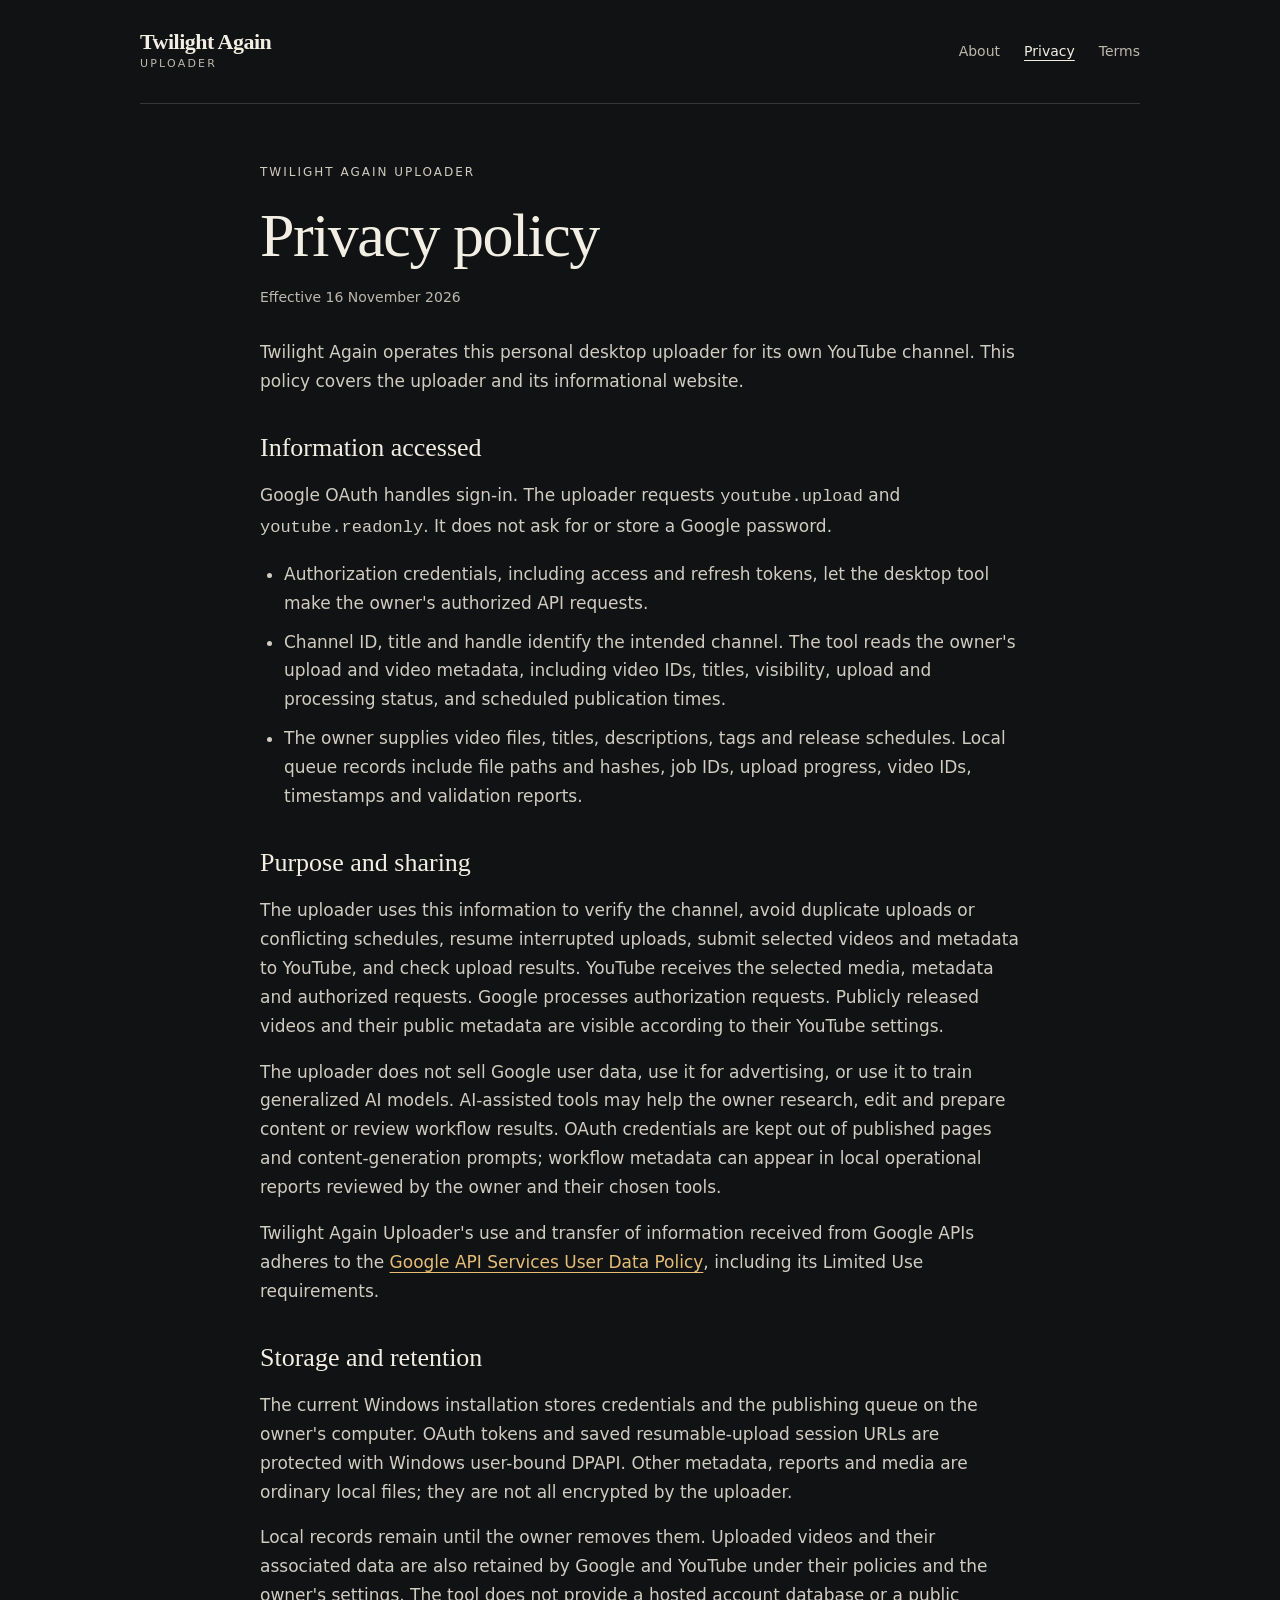
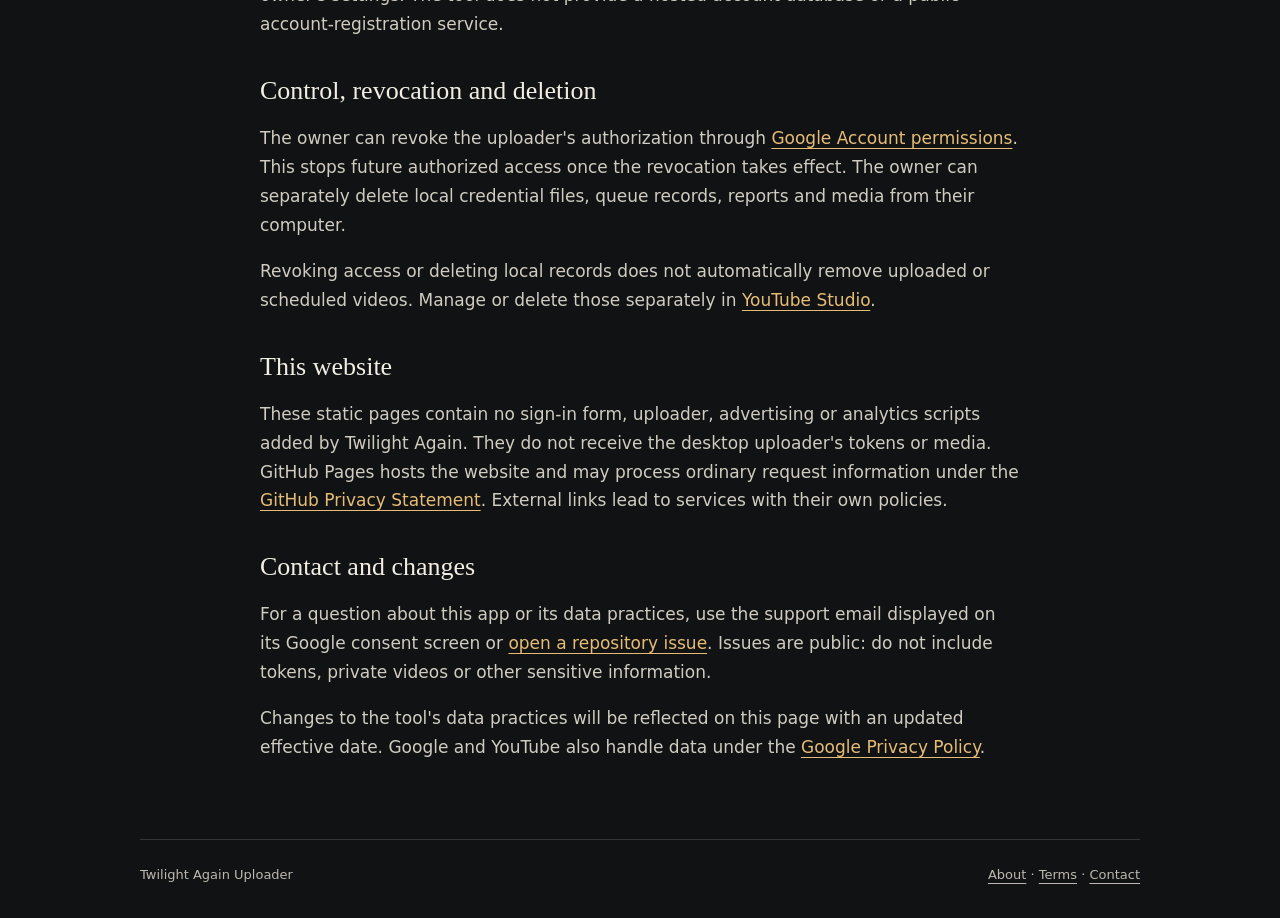
==== privacy.html @ 63b479cd "Publish uploader information, privacy and terms pages" ====
<!doctype html>
<html lang="en">
<head><meta charset="utf-8"><meta name="viewport" content="width=device-width,initial-scale=1"><title>Privacy · Twilight Again Uploader</title><meta name="description" content="How Twilight Again Uploader accesses, uses, stores and shares YouTube data, and how to revoke its authorization."><link rel="stylesheet" href="site.css"></head>
<body>
<a class="skip" href="#main">Skip to content</a>
<header><a class="brand" href="./">Twilight Again<span>Uploader</span></a><nav aria-label="Main"><a href="./">About</a><a href="privacy.html" aria-current="page">Privacy</a><a href="terms.html">Terms</a></nav></header>
<main id="main" class="document">
<p class="eyebrow">Twilight Again Uploader</p><h1>Privacy policy</h1><p class="date">Effective 16 November 2026</p>
<p>Twilight Again operates this personal desktop uploader for its own YouTube channel. This policy covers the uploader and its informational website.</p>
<h2>Information accessed</h2>
<p>Google OAuth handles sign-in. The uploader requests <code>youtube.upload</code> and <code>youtube.readonly</code>. It does not ask for or store a Google password.</p>
<ul><li>Authorization credentials, including access and refresh tokens, let the desktop tool make the owner's authorized API requests.</li><li>Channel ID, title and handle identify the intended channel. The tool reads the owner's upload and video metadata, including video IDs, titles, visibility, upload and processing status, and scheduled publication times.</li><li>The owner supplies video files, titles, descriptions, tags and release schedules. Local queue records include file paths and hashes, job IDs, upload progress, video IDs, timestamps and validation reports.</li></ul>
<h2>Purpose and sharing</h2>
<p>The uploader uses this information to verify the channel, avoid duplicate uploads or conflicting schedules, resume interrupted uploads, submit selected videos and metadata to YouTube, and check upload results. YouTube receives the selected media, metadata and authorized requests. Google processes authorization requests. Publicly released videos and their public metadata are visible according to their YouTube settings.</p>
<p>The uploader does not sell Google user data, use it for advertising, or use it to train generalized AI models. AI-assisted tools may help the owner research, edit and prepare content or review workflow results. OAuth credentials are kept out of published pages and content-generation prompts; workflow metadata can appear in local operational reports reviewed by the owner and their chosen tools.</p>
<p>Twilight Again Uploader's use and transfer of information received from Google APIs adheres to the <a href="https://developers.google.com/terms/api-services-user-data-policy">Google API Services User Data Policy</a>, including its Limited Use requirements.</p>
<h2>Storage and retention</h2>
<p>The current Windows installation stores credentials and the publishing queue on the owner's computer. OAuth tokens and saved resumable-upload session URLs are protected with Windows user-bound DPAPI. Other metadata, reports and media are ordinary local files; they are not all encrypted by the uploader.</p>
<p>Local records remain until the owner removes them. Uploaded videos and their associated data are also retained by Google and YouTube under their policies and the owner's settings. The tool does not provide a hosted account database or a public account-registration service.</p>
<h2>Control, revocation and deletion</h2>
<p>The owner can revoke the uploader's authorization through <a href="https://security.google.com/settings/security/permissions">Google Account permissions</a>. This stops future authorized access once the revocation takes effect. The owner can separately delete local credential files, queue records, reports and media from their computer.</p>
<p>Revoking access or deleting local records does not automatically remove uploaded or scheduled videos. Manage or delete those separately in <a href="https://studio.youtube.com/">YouTube Studio</a>.</p>
<h2>This website</h2>
<p>These static pages contain no sign-in form, uploader, advertising or analytics scripts added by Twilight Again. They do not receive the desktop uploader's tokens or media. GitHub Pages hosts the website and may process ordinary request information under the <a href="https://docs.github.com/en/site-policy/privacy-policies/github-general-privacy-statement">GitHub Privacy Statement</a>. External links lead to services with their own policies.</p>
<h2>Contact and changes</h2>
<p>For a question about this app or its data practices, use the support email displayed on its Google consent screen or <a href="https://github.com/RedaFezazi/twilight-again-uploader/issues">open a repository issue</a>. Issues are public: do not include tokens, private videos or other sensitive information.</p>
<p>Changes to the tool's data practices will be reflected on this page with an updated effective date. Google and YouTube also handle data under the <a href="https://policies.google.com/privacy">Google Privacy Policy</a>.</p>
</main>
<footer><p>Twilight Again Uploader</p><p><a href="./">About</a> · <a href="terms.html">Terms</a> · <a href="https://github.com/RedaFezazi/twilight-again-uploader/issues">Contact</a></p></footer>
</body></html>
---- site.css ----
:root{color-scheme:dark;--bg:#111213;--paper:#f2eee4;--muted:#bcb8ae;--line:#343637;--gold:#e5bd77}
*{box-sizing:border-box}html{scroll-behavior:smooth}body{margin:0;background:var(--bg);color:var(--paper);font:17px/1.7 system-ui,-apple-system,BlinkMacSystemFont,"Segoe UI",sans-serif}a{color:var(--gold);text-underline-offset:4px}a:hover{color:#ffe3ad}a:focus-visible{outline:2px solid var(--gold);outline-offset:5px}header,main,footer{width:min(100% - 48px,1000px);margin:auto}header{display:flex;align-items:center;justify-content:space-between;gap:24px;min-height:104px;border-bottom:1px solid var(--line)}.brand{font:700 22px/1.15 Georgia,serif;letter-spacing:-.5px;text-decoration:none;color:var(--paper)}.brand span{display:block;font:11px/1.8 system-ui,sans-serif;text-transform:uppercase;letter-spacing:2.2px;color:var(--muted)}nav{display:flex;gap:24px;font-size:14px}nav a{color:var(--muted);text-decoration:none}nav a[aria-current=page]{color:var(--paper);text-decoration:underline}.hero{padding:76px 0 52px;border-bottom:1px solid var(--line)}.eyebrow{font-size:12px;letter-spacing:2px;text-transform:uppercase;color:var(--gold);margin:0 0 22px}h1{font:normal clamp(42px,6.5vw,76px)/1.03 Georgia,serif;letter-spacing:-2px;max-width:820px;margin:0 0 28px}h1 em{font-weight:normal;color:var(--gold)}.lead{font-size:20px;max-width:700px;color:var(--muted);margin:0 0 30px}.button{display:inline-block;border:1px solid var(--gold);padding:10px 20px;text-decoration:none;font-size:14px}.grid{display:grid;grid-template-columns:1fr 1fr;gap:60px;padding:48px 0}.grid h2,.document h2{font:normal 28px/1.2 Georgia,serif;margin:0 0 18px}.grid p{margin:0 0 14px;color:var(--muted)}.small{font-size:14px;color:var(--muted)}.note{border-left:2px solid var(--gold);padding:3px 0 3px 22px;margin:0 0 50px;color:var(--muted)}footer{border-top:1px solid var(--line);padding:24px 0 36px;display:flex;justify-content:space-between;gap:28px;font-size:13px;color:var(--muted)}footer p{margin:0}footer a{color:var(--muted)}.document{max-width:760px;padding:58px 0 60px}.document h1{font-size:clamp(40px,6vw,62px);letter-spacing:-1.5px}.document h2{margin-top:36px;font-size:26px}.document p,.document li{color:#d0ccc2}.document ul{padding-left:24px}.document li{margin-bottom:10px}.document .date{color:var(--muted);font-size:14px;margin-top:-10px;margin-bottom:28px}.skip{position:absolute;left:-9999px}.skip:focus{left:16px;top:12px;padding:10px;background:var(--bg);z-index:2}@media(max-width:650px){header,main,footer{width:calc(100% - 40px)}header{min-height:98px;align-items:flex-start;justify-content:center;flex-direction:column;gap:14px;padding:22px 0}nav{gap:22px}.hero{padding:44px 0 36px}h1{letter-spacing:-1px}.lead{font-size:18px}.grid{grid-template-columns:1fr;gap:28px;padding:34px 0}.grid h2{font-size:26px}.note{margin-bottom:34px}.document{padding-top:36px}footer{flex-direction:column;gap:10px}}
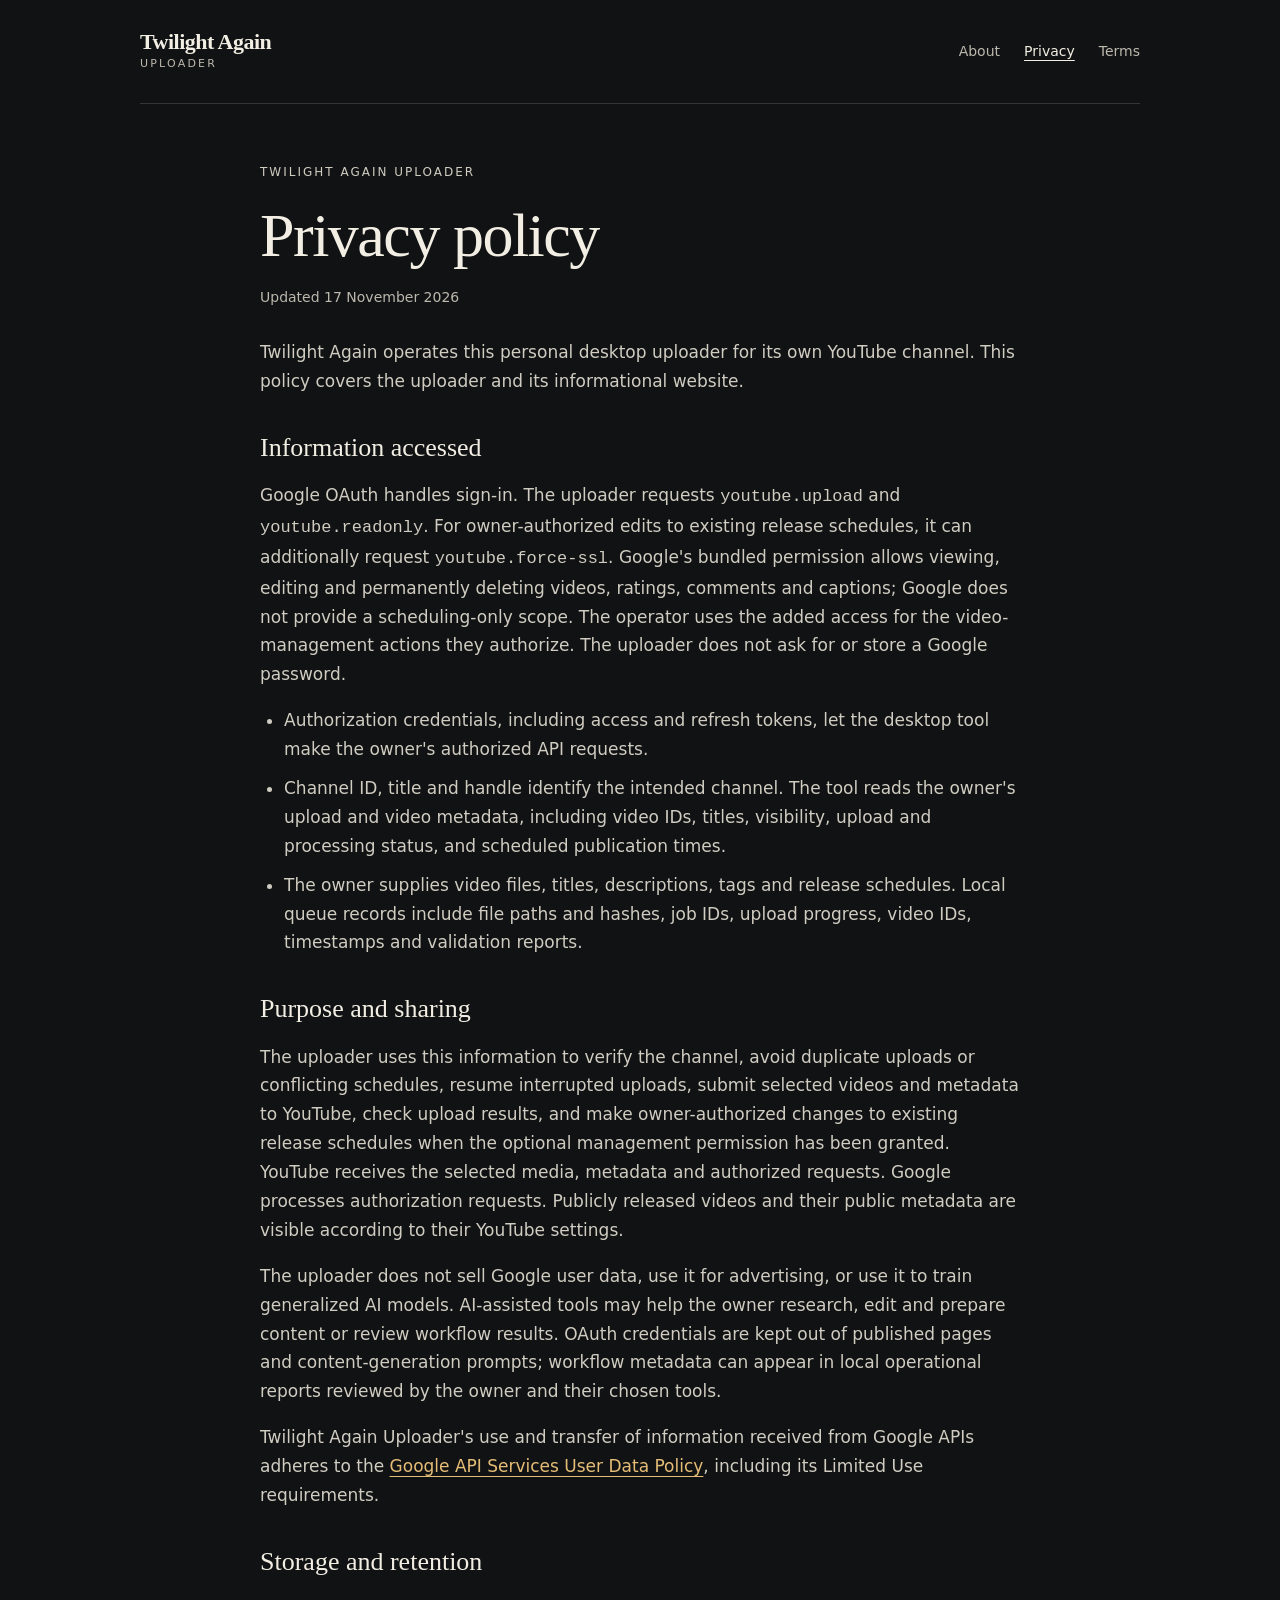
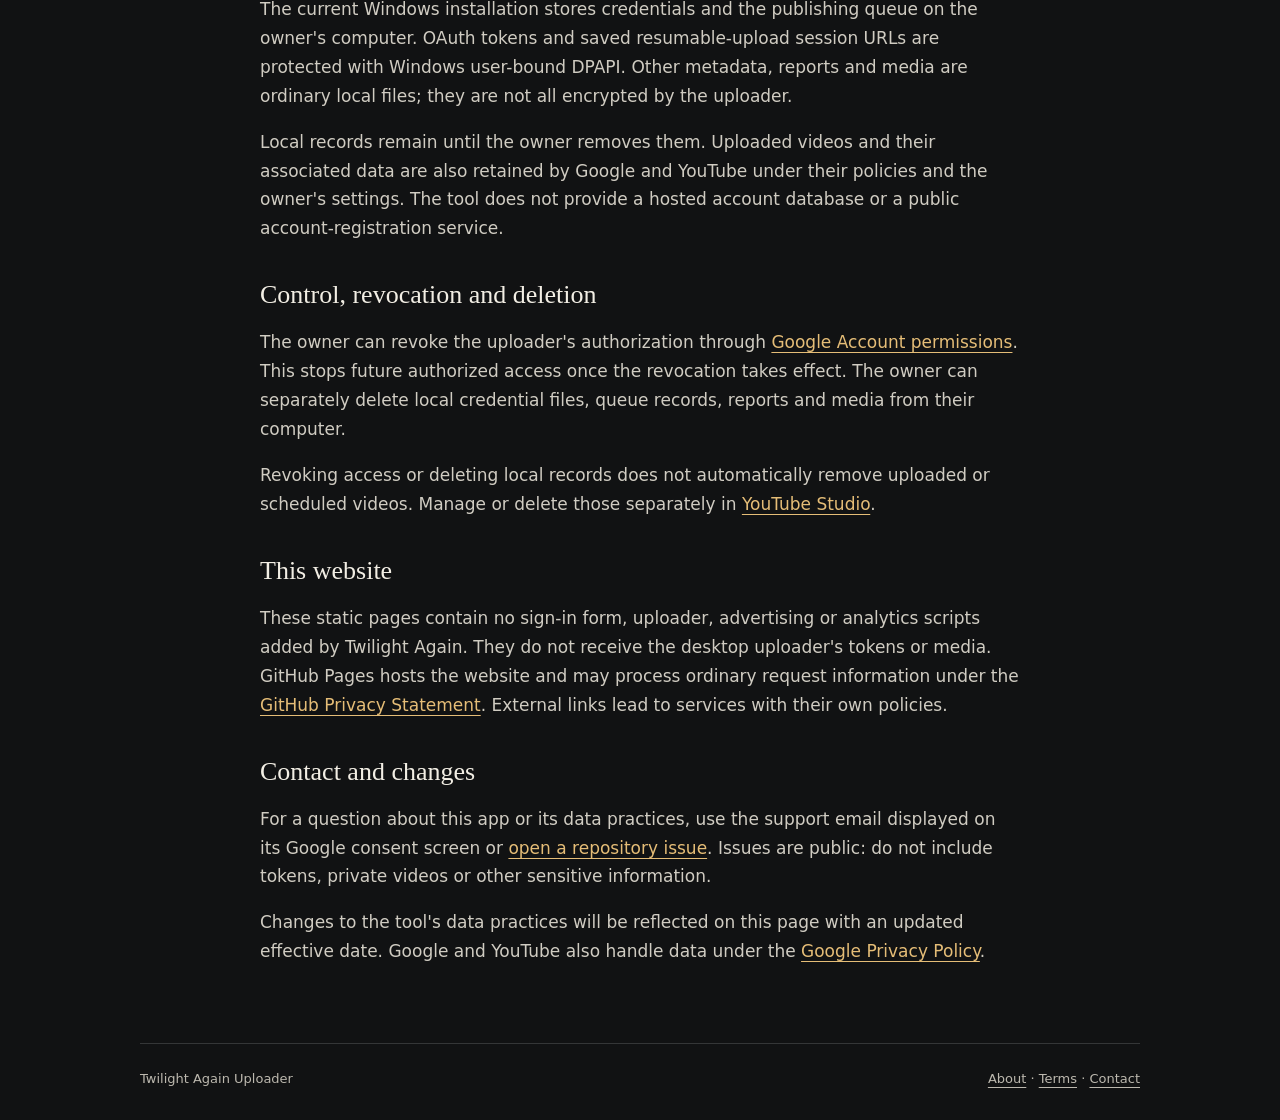
==== commit c2bea81c: "Explain optional permission for owner-authorized schedule edits" ====
--- a/privacy.html
+++ b/privacy.html
@@ -5,13 +5,13 @@
 <a class="skip" href="#main">Skip to content</a>
 <header><a class="brand" href="./">Twilight Again<span>Uploader</span></a><nav aria-label="Main"><a href="./">About</a><a href="privacy.html" aria-current="page">Privacy</a><a href="terms.html">Terms</a></nav></header>
 <main id="main" class="document">
-<p class="eyebrow">Twilight Again Uploader</p><h1>Privacy policy</h1><p class="date">Effective 16 November 2026</p>
+<p class="eyebrow">Twilight Again Uploader</p><h1>Privacy policy</h1><p class="date">Updated 17 November 2026</p>
 <p>Twilight Again operates this personal desktop uploader for its own YouTube channel. This policy covers the uploader and its informational website.</p>
 <h2>Information accessed</h2>
-<p>Google OAuth handles sign-in. The uploader requests <code>youtube.upload</code> and <code>youtube.readonly</code>. It does not ask for or store a Google password.</p>
+<p>Google OAuth handles sign-in. The uploader requests <code>youtube.upload</code> and <code>youtube.readonly</code>. For owner-authorized edits to existing release schedules, it can additionally request <code>youtube.force-ssl</code>. Google's bundled permission allows viewing, editing and permanently deleting videos, ratings, comments and captions; Google does not provide a scheduling-only scope. The operator uses the added access for the video-management actions they authorize. The uploader does not ask for or store a Google password.</p>
 <ul><li>Authorization credentials, including access and refresh tokens, let the desktop tool make the owner's authorized API requests.</li><li>Channel ID, title and handle identify the intended channel. The tool reads the owner's upload and video metadata, including video IDs, titles, visibility, upload and processing status, and scheduled publication times.</li><li>The owner supplies video files, titles, descriptions, tags and release schedules. Local queue records include file paths and hashes, job IDs, upload progress, video IDs, timestamps and validation reports.</li></ul>
 <h2>Purpose and sharing</h2>
-<p>The uploader uses this information to verify the channel, avoid duplicate uploads or conflicting schedules, resume interrupted uploads, submit selected videos and metadata to YouTube, and check upload results. YouTube receives the selected media, metadata and authorized requests. Google processes authorization requests. Publicly released videos and their public metadata are visible according to their YouTube settings.</p>
+<p>The uploader uses this information to verify the channel, avoid duplicate uploads or conflicting schedules, resume interrupted uploads, submit selected videos and metadata to YouTube, check upload results, and make owner-authorized changes to existing release schedules when the optional management permission has been granted. YouTube receives the selected media, metadata and authorized requests. Google processes authorization requests. Publicly released videos and their public metadata are visible according to their YouTube settings.</p>
 <p>The uploader does not sell Google user data, use it for advertising, or use it to train generalized AI models. AI-assisted tools may help the owner research, edit and prepare content or review workflow results. OAuth credentials are kept out of published pages and content-generation prompts; workflow metadata can appear in local operational reports reviewed by the owner and their chosen tools.</p>
 <p>Twilight Again Uploader's use and transfer of information received from Google APIs adheres to the <a href="https://developers.google.com/terms/api-services-user-data-policy">Google API Services User Data Policy</a>, including its Limited Use requirements.</p>
 <h2>Storage and retention</h2>
